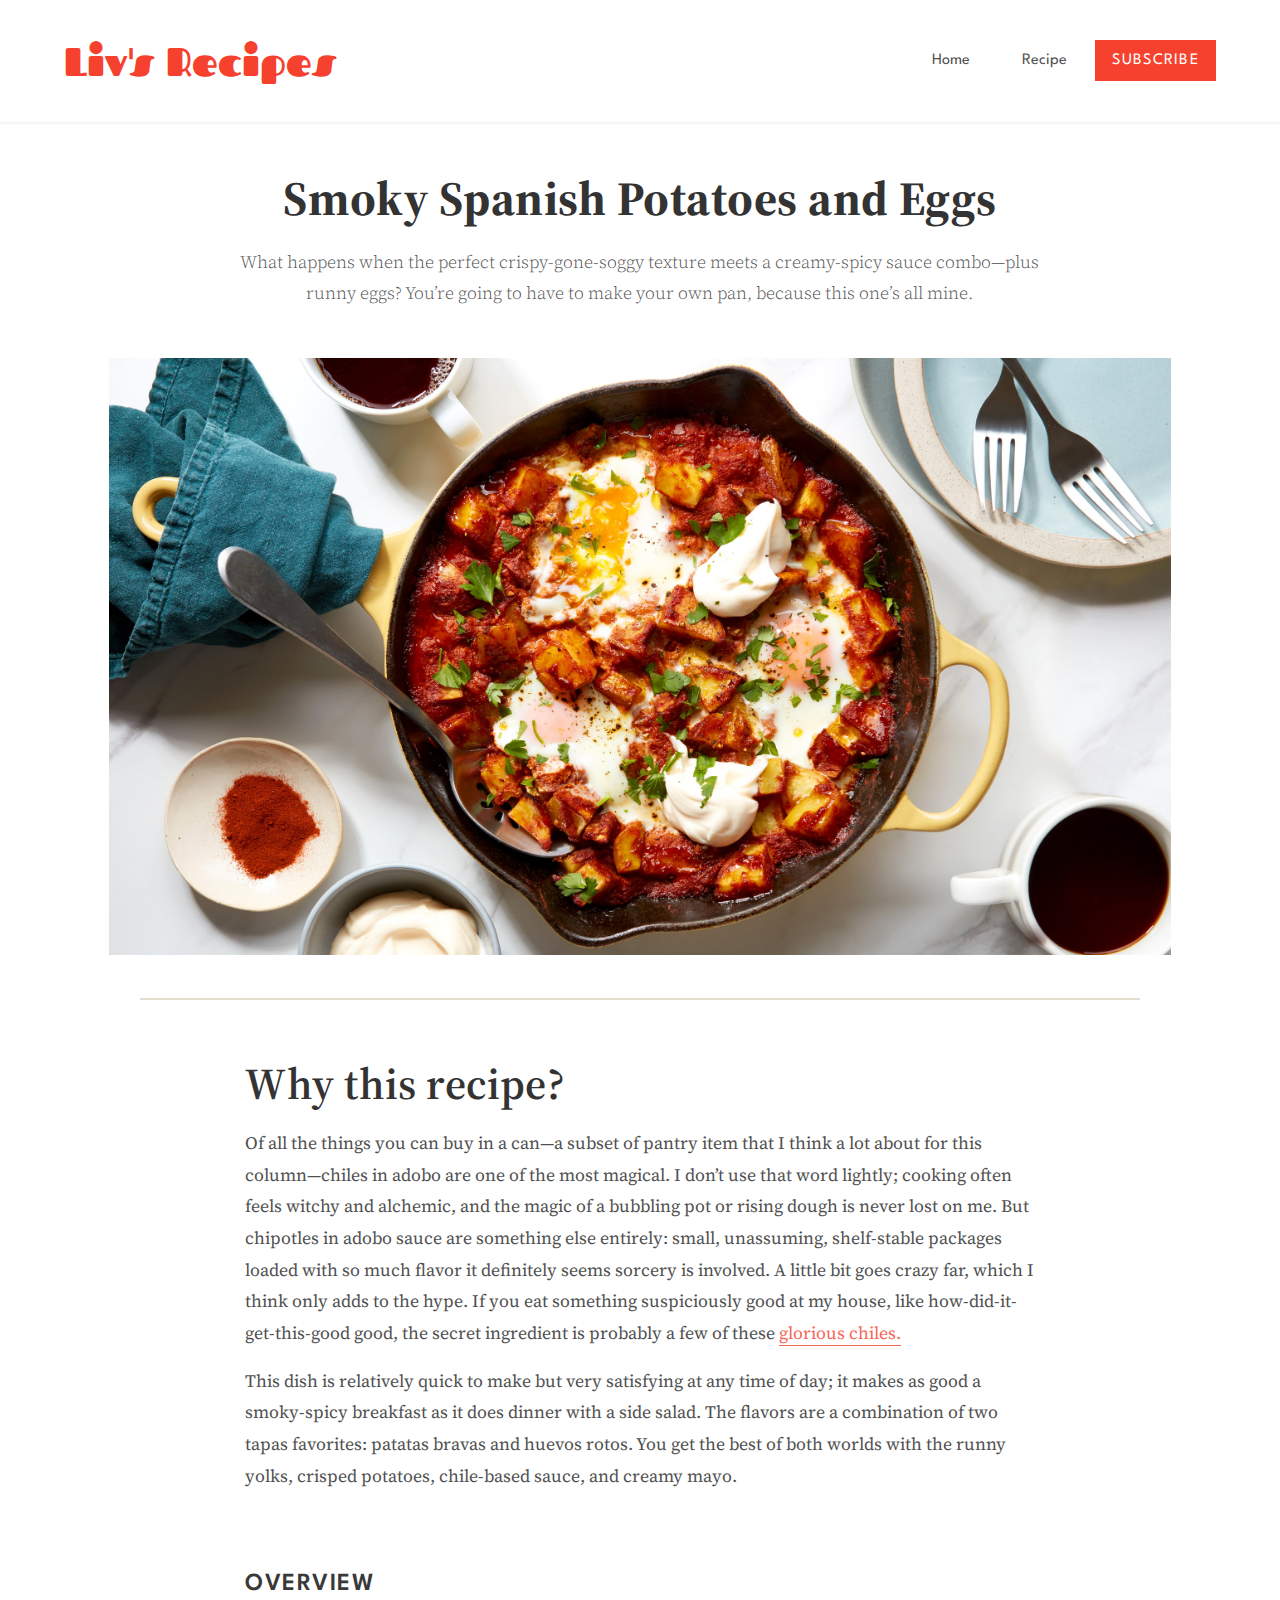
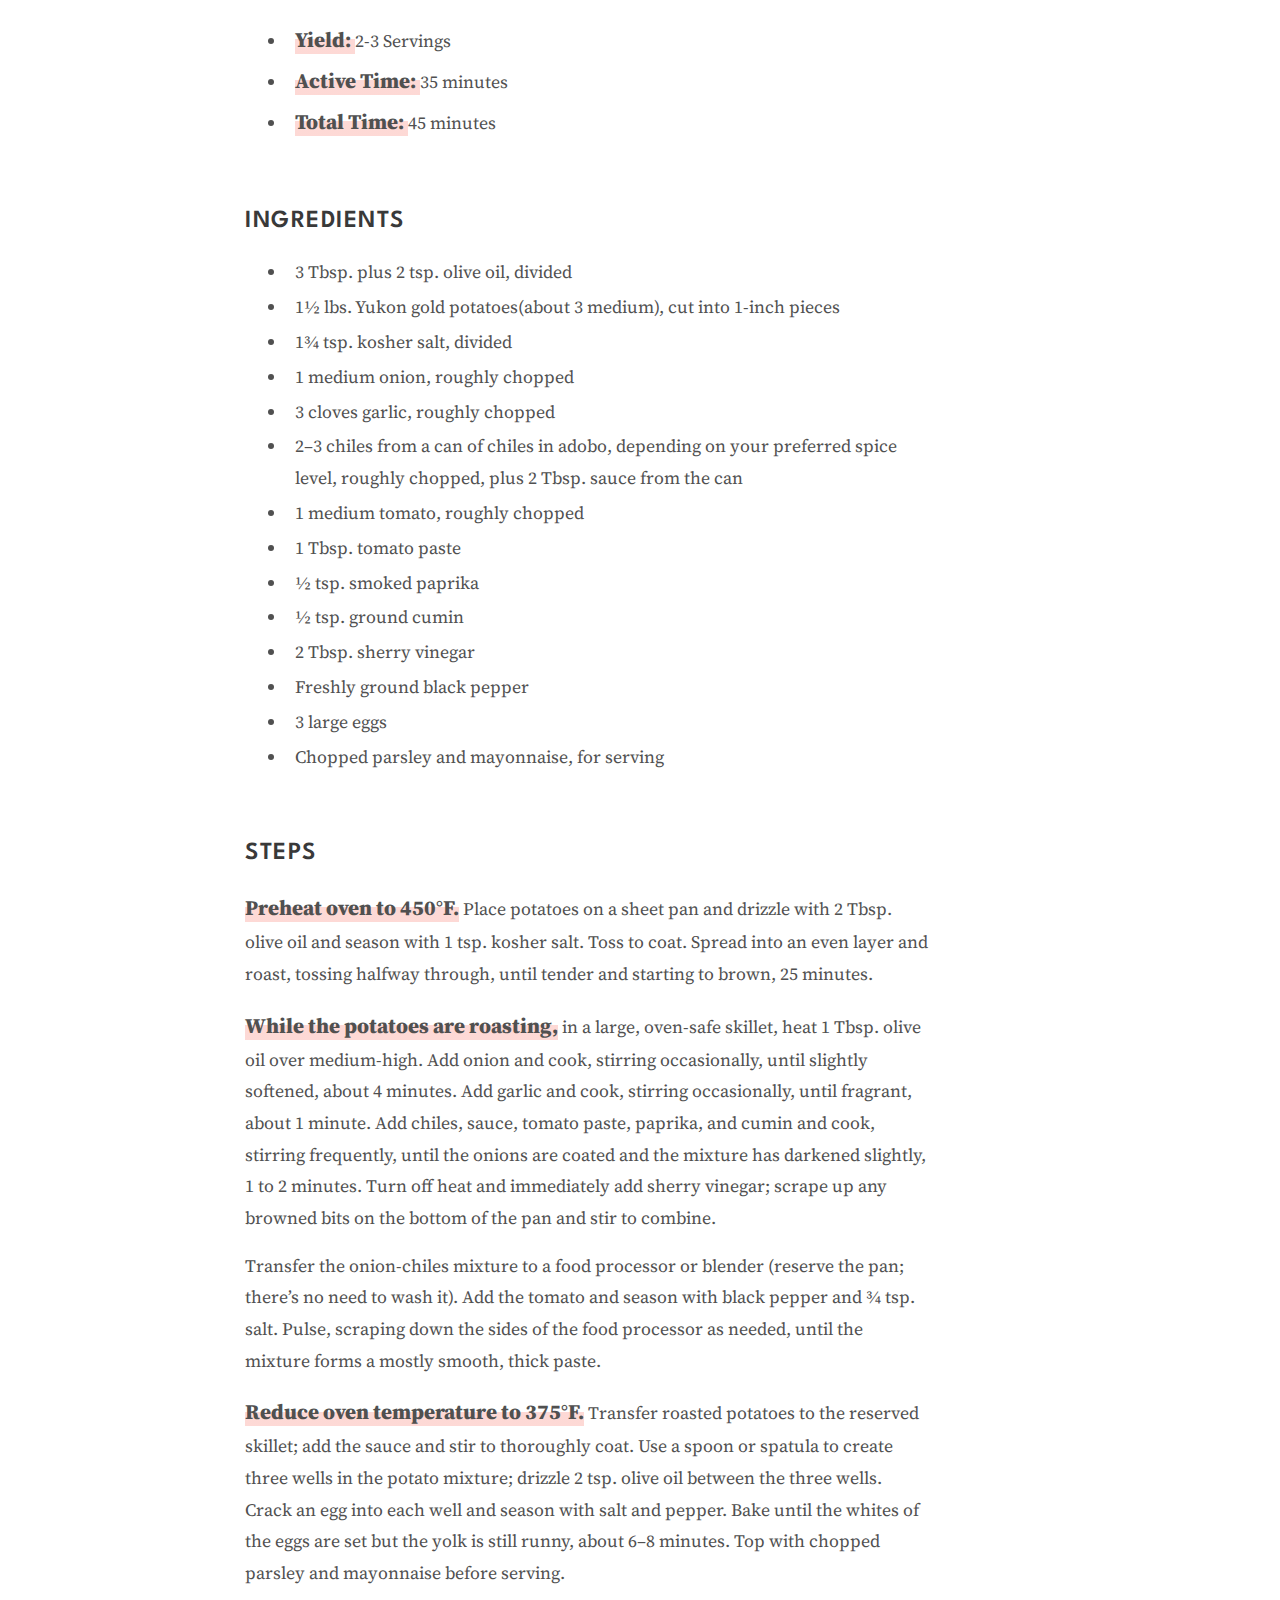
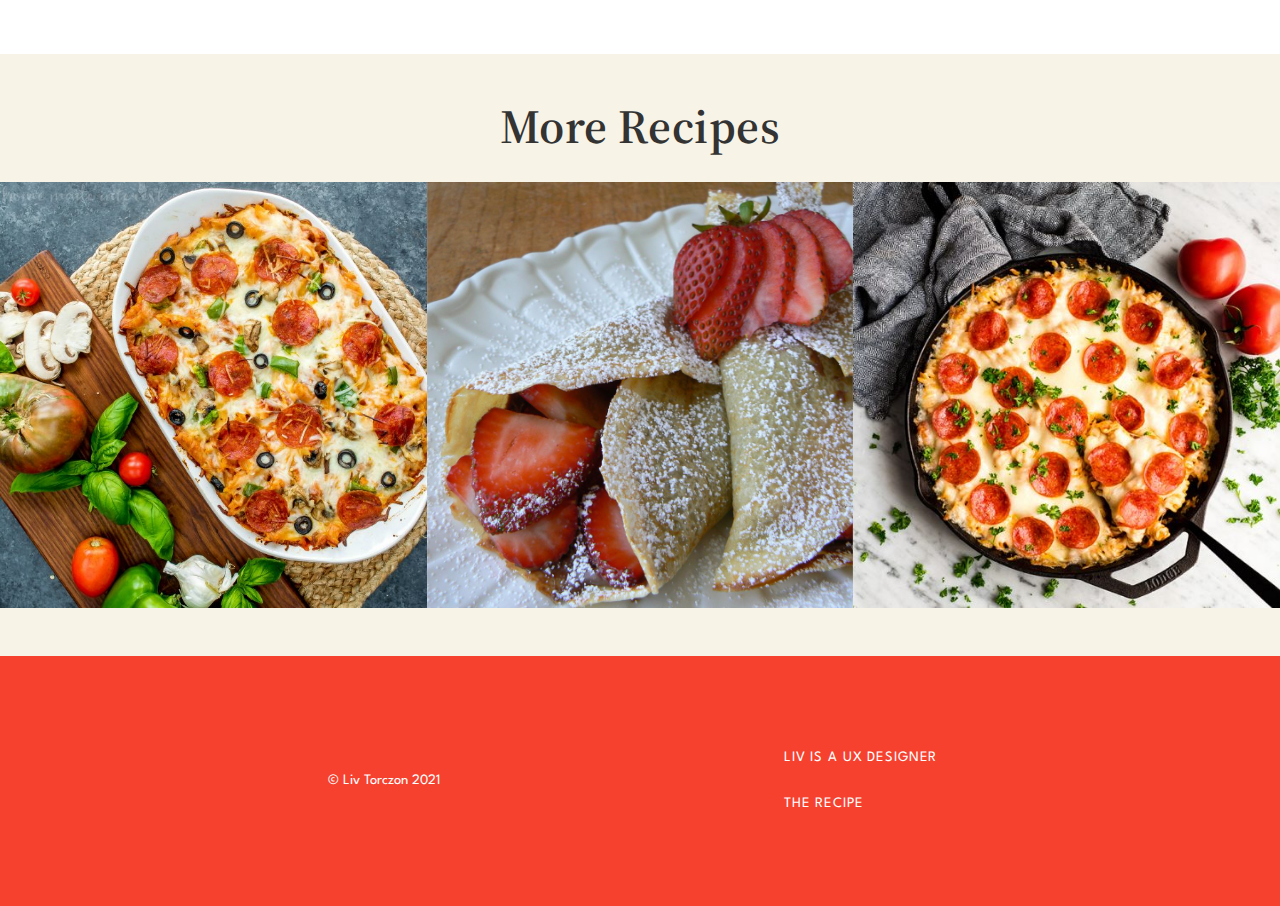
==== seo-recipe/index.html @ f01b073e "Add files via upload" ====
<!DOCTYPE html>
<html lang="en-us">
	<head>
		<meta charset="UTF-8">
		<!-- 
			schema project 
		-->
		<title>Liv Torczon Recipe Project</title>

		<meta name="viewport" content="width=device-width, initial-scale=1, maximum-scale=1">

		<link rel="icon" type="image/png" href="images/bakingFavicon.png" sizes="16x16">

		<link rel="preconnect" href="https://fonts.gstatic.com">

		<link href="https://fonts.googleapis.com/css2?family=Source+Sans+Pro:wght@200;300;400;600&family=Source+Serif+Pro:ital,wght@0,200;0,300;0,400;0,600;0,700;0,900;1,200;1,300;1,400;1,600;1,700&display=swap&family=Fascinate&display=swap&family=Spartan:wght@500&display=swap" rel="stylesheet">


		<link rel="stylesheet" href="css/main.css">
		
	</head>

	<body>
		<!-- item scope & itemtype: RECIPE -->
		<div itemscope itemtype="https://schema.org/Recipe">

		<header>

			<div class="navigation">

				<div class="nav-container">

					<div class="logo">
						<a href="index.html">Liv's Recipes</a>
					</div>

					<div class="nav-items">

						<a class="nav-1" href="https://dtc-wsuv.org/ltorczon21/" target="_blank">Home</a>

						<a class="nav-2" href="#recipe">Recipe</a>

						<a class="nav-button" href="" >Subscribe</a>

					</div>

				</div>
			</div>

			<section class="intro">

				<div class="intro-text">
					<!-- Recipe cuisine -->
					<!-- Recipe name -->
					<h1 itemprop="name">Smoky <span itemprop="recipeCuisine">Spanish</span> Potatoes and Eggs</h1>

					<!-- description -->
					<p itemprop="description" class="recipe-description">What happens when the perfect crispy-gone-soggy texture meets a creamy-spicy sauce combo—plus runny eggs? You’re going to have to make your own pan, because this one’s all mine.</p>

				</div>

				<div class="intro-img">
					<!-- itemprop: image -->
					<img itemprop="image" src="images/recipe-header.jpeg" alt="photo of recipe">

				</div>

			</section>

			<hr>

		</header>

		<main> 

			<section id="recipe" class="main-content">

				<div class="about-recipe">

					<h2>Why this recipe?</h2>

					<p>Of all the things you can buy in a can—a subset of pantry item that I think a lot about for this column—chiles in adobo are one of the most magical. I don’t use that word lightly; cooking often feels witchy and alchemic, and the magic of a bubbling pot or rising dough is never lost on me. But chipotles in adobo sauce are something else entirely: small, unassuming, shelf-stable packages loaded with so much flavor it definitely seems sorcery is involved. A little bit goes crazy far, which I think only adds to the hype. If you eat something suspiciously good at my house, like <em>how-did-it-get-this-good</em> good, the secret ingredient is probably a few of these <a href="https://www.epicurious.com/recipes-menus/smoky-potatoes-and-eggs-how-to-article" target="_blank">glorious chiles.</a></p>

					<p>This dish is relatively quick to make but very satisfying at any time of day; it makes as good a smoky-spicy breakfast as it does dinner with a side salad. The flavors are a combination of two tapas favorites: patatas bravas and huevos rotos. You get the best of both worlds with the runny yolks, crisped potatoes, chile-based sauce, and creamy mayo.</p>

				</div>

				<div class="overview">

					<div>

						<h3>Overview</h3>

						<ul>
							<!-- itemprop="recipeYield" -->
							<li><span class="pnk-hghlght">Yield: </span><span itemprop="recipeYield">2-3 Servings</span></li>

							<!-- itemprop="prepTime" -->
							<li><span class="pnk-hghlght">Active Time: </span><meta itemprop="prepTime" content="PT35M">35 minutes</li>

							<!-- itemprop="cookTime" -->
							<li><span class="pnk-hghlght">Total Time: </span><meta itemprop="cookTime" content="PT45M">45 minutes</li>
						</ul>

					</div>

				</div>

				<div class="ingredients">

					<div>

						<h3>Ingredients</h3>

						<ul>
							<!-- itemprop="recipeIngredient" -->
							<li itemprop="recipeIngredient">3 Tbsp. plus 2 tsp. olive oil, divided</li>

							<li itemprop="recipeIngredient">1½ lbs. Yukon gold potatoes(about 3 medium), cut into 1-inch pieces</li>

							<li itemprop="recipeIngredient">1¾ tsp. kosher salt, divided</li>

							<li itemprop="recipeIngredient">1 medium onion, roughly chopped</li>

							<li itemprop="recipeIngredient">3 cloves garlic, roughly chopped</li>

							<li><span itemprop="recipeIngredient">2–3 chiles</span> from a can of chiles in adobo, depending on your preferred spice level, roughly chopped, plus 2 Tbsp. sauce from the can</li>

							<li itemprop="recipeIngredient">1 medium tomato, roughly chopped</li>

							<li itemprop="recipeIngredient">1 Tbsp. tomato paste</li>

							<li itemprop="recipeIngredient">½ tsp. smoked paprika</li>

							<li itemprop="recipeIngredient">½ tsp. ground cumin</li>

							<li itemprop="recipeIngredient">2 Tbsp. sherry vinegar</li>

							<li itemprop="recipeIngredient">Freshly ground black pepper</li>

							<li itemprop="recipeIngredient">3 large eggs</li>

							<li>Chopped <span itemprop="recipeIngredient">parsley</span> and <span itemprop="recipeIngredient">mayonnaise</span>, for serving</li>
						</ul>
					</div>
				</div>

				<div class="steps">
					<div>
						<h3>Steps</h3>

							<!-- itemprop -->
							<p itemprop="recipeInstructions"><span class="pnk-hghlght">Preheat oven to 450°F.</span> Place potatoes on a sheet pan and drizzle with 2 Tbsp. olive oil and season with 1 tsp. kosher salt. Toss to coat. Spread into an even layer and roast, tossing halfway through, until tender and starting to brown, 25 minutes.</p>
							<!-- itemprop -->
							<p itemprop="recipeInstructions"><span class="pnk-hghlght">While the potatoes are roasting,</span> in a large, oven-safe skillet, heat 1 Tbsp. olive oil over medium-high. Add onion and cook, stirring occasionally, until slightly softened, about 4 minutes. Add garlic and cook, stirring occasionally, until fragrant, about 1 minute. Add chiles, sauce, tomato paste, paprika, and cumin and cook, stirring frequently, until the onions are coated and the mixture has darkened slightly, 1 to 2 minutes. Turn off heat and immediately add sherry vinegar; scrape up any browned bits on the bottom of the pan and stir to combine.</p>

							<!-- itemprop -->
							<p itemprop="recipeInstructions">Transfer the onion-chiles mixture to a food processor or blender (reserve the pan; there’s no need to wash it). Add the tomato and season with black pepper and ¾ tsp. salt. Pulse, scraping down the sides of the food processor as needed, until the mixture forms a mostly smooth, thick paste.</p>

							<!-- itemprop -->
							<p itemprop="recipeInstructions"><span class="pnk-hghlght">Reduce oven temperature to 375°F.</span> Transfer roasted potatoes to the reserved skillet; add the sauce and stir to thoroughly coat. Use a spoon or spatula to create three wells in the potato mixture; drizzle 2 tsp. olive oil between the three wells. Crack an egg into each well and season with salt and pepper. Bake until the whites of the eggs are set but the yolk is still runny, about 6–8 minutes. Top with chopped parsley and mayonnaise before serving.</p>

					</div>

				</div>
			</section>

			<section class="more-content">

				<h4 class="cntrd-txt">More Recipes</h4>

				<div class="item-1">

					<a href="" target="_blank"><img src="images/pizza-2.jpeg" alt="casserole pizza dish"></a>

				</div>

				<div class="item-2">

					<a href="" target="_blank"><img src="images/vanillaCrepes.jpeg" alt="vanilla crepes"></a>

				</div>

				<div class="item-3">

					<a href="" target="_blank"><img src="images/recipe-3.jpeg" alt="pizza"></a>

				</div>
			</section>

		</main>

		<footer>
			<div class="footer-wrapper">

				<div class="footer-left">

					<p>© Liv Torczon 2021</p>

				</div>

				<div class="footer-right">
					<!-- liv portfolio -->
					<a class="link-1" href="https://www.livtorczon.com" target="_blank">Liv is a ux designer</a>

					<!-- the recipe -->
					<a class="link-2" href="#recipe">The Recipe</a>
				</div>

			</div>

		</footer>
	</div>

	</body>

</html>
---- seo-recipe/css/main.css ----
/* http://meyerweb.com/eric/tools/css/reset/ 
   v2.0 | 20110126
   License: none (public domain)
*/

html, body, div, span, applet, object, iframe,
h1, h2, h3, h4, h5, h6, p, blockquote, pre,
a, abbr, acronym, address, big, cite, code,
del, dfn, em, img, ins, kbd, q, s, samp,
small, strike, strong, sub, sup, tt, var,
b, u, i, center,
dl, dt, dd,
fieldset, form, label, legend, ul, li, ol,
table, caption, tbody, tfoot, thead, tr, th, td,
article, aside, canvas, details, embed, 
figure, figcaption, footer, header, hgroup, 
menu, nav, output, ruby, section, summary,
time, mark, audio, video {
	margin: 0;
	padding: 0;
	border: 0;
	font-size: 100%;
	font: inherit;
	vertical-align: baseline;
}
/* HTML5 display-role reset for older browsers */
article, aside, details, figcaption, figure, 
footer, header, hgroup, menu, nav, section {
	display: block;
}
body {
	line-height: 1;
}

blockquote, q {
	quotes: none;
}

blockquote:before, blockquote:after,
q:before, q:after {
	content: '';
	content: none;
}

table {
	border-collapse: collapse;
	border-spacing: 0;
}

/**********************************************
Master Layout
************************************************/

html {
	scroll-behavior: smooth;
}

body {
	background-color: var(--color-white);
	font-size: 16px;
}

main {

}

img {
	width: 100%;
}

hr {
	background: #e2ddcc;
	border: 0;
	clear: both;
	height: 2px;
	margin: 40px auto;
	max-width: 1000px;
	width: 80%;
}

/************************************
COLORS
**************************************/
html {
	color: #393939;

	--color-tan: #f8f3e7;
	--color-sage: #d3d0d9;
	--color-white: #ffffff;
	--color-gray: #333;
	--color-light-gray: #505050;
	--color-punch: #f6412f;
	--color-blue: rgb(66,134,244);
}

/************************************
Typography
**************************************/

html { 
	--font-primary: 'Source Serif Pro', serif;
	--font-secondary: 'Spartan', sans-serif;
}

h1, h2, h4, h5, h6 {
	color: var(--color-gray);
	font-family: var(--font-primary);
}

h1 {
	font-size: 3em;
	font-weight: 700;
	letter-spacing: 0.01em;
	line-height: 1.2;
}

h2 {
	font-size: 2.5em;
	font-weight: 600;
	letter-spacing: 0.01em;
	line-height: 2;
}

h3 {
	font-family: var(--font-secondary);
	font-size: 1.4em;
	font-weight: 600;
	letter-spacing: 0.06em;
	line-height: 1;
	margin: 1rem 0 1.5rem 0;
	text-transform: uppercase;
}

h4 {
	font-size: 1.5em;
	font-weight: 600;
	letter-spacing: 0.01em;
}

h5 {
	font-size: 1.25em;
	font-weight: 600;
	line-height: 1.2;
}

h6 {
	 font-size: 1em;
	 font-weight: 200;
	 line-height: 1;
}


p {
	color: var(--color-light-gray);
	font-family: var(--font-primary);
	font-size: 1em;
	font-weight: 400;
	line-height: 1.8;
	padding-bottom: 1rem;
}

a {
	color: var(--color-punch);
	text-decoration: none;
	border-bottom: 1px solid;
}

a:hover {
	opacity: 1;
	text-decoration: none;
	transition: 300ms ease-in;
}

span {

}

/************************************
NAVIGATION Component
**************************************/

/*
div .nav-container {
	position: fixed;
	top: 0;
	left: 0;
	right: 0;
}
*/

.nav-container {
	align-items: center;
	background-color: var(--color-white);
	box-shadow: 0 1px 3px 0 rgba(0,0,0,8%);
	display: grid;
	grid-template-rows: 1fr 1fr;
	height: 150px;
}

.logo {
	padding-top: 2rem;
	text-align: center;
}

.logo a {
	border-bottom: none;
	color: var(--color-punch);
	font-family: 'Fascinate', cursive;
	font-size: 2.2rem;
	font-weight: 800;
	text-decoration: none;
}

div .logo a:hover {
	border-bottom: none;
	color: var(--color-punch);
	text-decoration: none;
}

.nav-items {
	justify-self: center;
	display: inline-block;
}


.nav-items a {
	border-bottom: none;
	text-decoration: none;
	font-family: 'Spartan', sans-serif;
	font-size: 1em;
	color: var(--color-light-gray);
	padding: 1.5rem;
}

.nav-items a:hover {
	color: var(--color-punch);
	cursor: pointer;
	text-decoration: none;
	transition: 300ms ease-in;
}

@media screen and (min-width: 900px) {
	.nav-container {
		grid-gap: 1rem;
		grid-template-columns: 1fr 1fr;
		grid-template-rows: none;
		padding: 1rem 4rem 1rem 4rem;
		height: 10vh;
	}

	.logo {
		grid-column-start: 1;
		align-self: center;
		padding-top: 0;
		justify-self: start;
	}

	.logo a {
		font-size: 2.5rem;
	}

	.nav-items {
		display: inline-block;
		grid-column-start: 2;
		font-family: 'Spartan', sans-serif;
		font-size: 1em;
		grid-column: 2;
		justify-self: end;
		align-self: center;
	}

	.nav-1 a, .nav-2 a {
		margin-right: 1.2rem;
		padding: .5rem;
	}

	.nav-items a:active {
		font-style: italic;
	}

	.nav-button {
		background-color: var(--color-punch);
		border: 1px solid var(--color-punch) !important;
		color: white !important;
		font-family: var(--font-secondary);
		grid-column: 3;
		letter-spacing: 0.08em;
		padding: 12px 16px 12px 16px !important;
		text-transform: uppercase;
		margin-right: 0;
	}

	.nav-button:hover {
		background-color: white;
		color: var(--color-punch) !important;
		text-decoration: none !important;
		transition: 300ms ease-in;
	}

	.nav-button:active {
		background-color: var(--color-punch);
		border: 1px solid var(--color-punch);
		color: white !important;
		font-style: italic;
	}

}

/************************************
Header Component
**************************************/


.intro {
	align-items: center;
	display: grid;
	grid-gap: 2rem;
	grid-template-columns: repeat(12,1fr);
	margin: auto;
	max-width: 1400px;
	padding: 0rem;
	width: 100%;
}

.intro .intro-text {
	grid-column: 2 / span 10;
	line-height: 1.2;
	margin: auto;
	padding: 3rem 0 1rem 0;
	text-align: center;
}

.intro-text h1 {
	padding-bottom: 1.2rem;
}

.intro-text .recipe-description {
	color: var(--color-light-gray);
	font-family: var(--font-primary);
	font-size: 1em;
	font-weight: 300;
	line-height: 1.8;
	margin-top: 0;
	padding: 0;
}

.intro .intro-img {
	border-radius: 10px;
	grid-column: 1 / span 12;
	padding: 0;
}

@media screen and (min-width: 950px) {
	.intro .intro-text {
		grid-column: 3 / span 8;
	}
	.intro-text .recipe-description {
		font-size: 1.1em;
	}

	.intro .intro-img {
		border-radius: 10px;
		grid-column: 2 / span 10;
		padding: 0;
	}
}

/****************************************************
LISTS & FORM STYLES
******************************************************/

.overview ul, .ingredients ul {
	list-style-position: outside;
  	margin: 1rem 1rem 1rem 2.6rem;
  	padding: 0;
}

.overview ul, .ingredients ul {
	list-style-type: disc;
}

li {
	color: var(--color-light-gray);
	font-family: var(--font-primary);
	font-size: 1em;
	font-weight: 400;
	line-height: 1.8;
	padding-bottom: .2rem;
	padding-left: .5rem;
}


/**********************************************
MAIN CONTENT GRID
************************************************/

.main-content {
	align-items: center;
	display: grid;
	grid-gap: 2rem;
	grid-template-columns: repeat(12,1fr);
	margin: auto;
	max-width: 1200px;
	padding: 0rem;
	width: 100%;
}

.about-recipe {
	grid-column: 2 / span 10;
}

.main-content a {
	opacity: 0.8;
}

.main-content a:hover {
	opacity: 1;
}

.overview {
	margin-top: 1rem;
}

.overview, .ingredients, .steps {
	grid-column: 2 / span 10;
}

.blu-hghlght {
	background: linear-gradient(0deg, rgba(66,134,244,.2) 50%, transparent 20%);
	font-weight: 800;
	padding-bottom: 0;

}

.pnk-hghlght {
	background: linear-gradient(0deg, rgba(246,65,47,.2) 50%, transparent 20%);
	font-size: 1.2em;
	font-weight: 800;
	padding-bottom: 0;
}

@media screen and (min-width: 900px) {
	.steps {
		margin-bottom: 3rem;
	}
	.overview, .ingredients, .steps {
		font-size: 1.1em;
		grid-column: 3 / span 7;
	}

	.about-recipe {
		font-size: 1.1em;
		grid-column: 3 / span 8;
	}
}

/**********************************************
more CONTENT GRID
************************************************/
.more-content {
	display: none;
}

@media screen and (min-width: 700px) {
	.more-content {
		background-color: var(--color-tan);
		display: grid;
		grid-gap: 0;
		grid-template-columns: repeat(12,1fr);
		padding: 1rem 0 3rem 0;
	}


	.more-content h3 {
		font-weight: 900;
		font-size: 2.7em;
	}

	.cntrd-txt {
		font-size: 3em;
		grid-column: 1 / span 14;
		padding: 2rem 0 2rem 0;
		text-align: center;
	}

	.more-content a {

	}

	.item-1, .item-2, .item-3 {
		height: 100%;
		overflow: hidden;
		padding: 0;
		position: relative;
		width: 100%;
    	margin: auto;
    	overflow: hidden;
	}

	.item-1 img, .item-2 img, .item-3 img {
		transition: all 0.3s;
    	display: block;
    	height: auto;
    	transform: scale(1);
    	width: 100%;
	}

	.item-1 img:hover, .item-2 img:hover, .item-3 img:hover {
		transform: scale(1.1);
	}

	.item-1 {
		grid-column: 1 / span 4;
	}

	.item-2 {
		grid-column: 5 / span 4;
	}
	.item-3 {
		grid-column: 9 / span 4;
	}

}

/************************************
Footer Component
**************************************/

footer {
	background-color: var(--color-punch);
}

.footer-wrapper {
	align-items: center;
	display: grid;
	height: 250px;
	justify-content: center;
	text-align: center;
}

.footer-right a {
	border-bottom: none;
	color: white;
	display: block;
	font-family: var(--font-secondary);
	font-size: .9em;
	letter-spacing: 0.06em;
	opacity: 1;
	padding: 1rem;
	text-align: left;
	text-decoration: none;
	text-transform: uppercase;
}

.footer-right a:hover {
	font-style: italic;
}

.footer-left p {
	color: white;
	font-family: var(--font-secondary);
	font-size: .9em;
	padding: 1rem;
}

@media screen and (min-width: 950px) {

	.footer-wrapper {
		grid-template-columns: repeat(5,1fr);
	}

	.footer-left {
		grid-column: 2 / span 1;
		justify-self: center;
	}

	.footer-right {
		grid-column: 4 / span 1;
	}

}
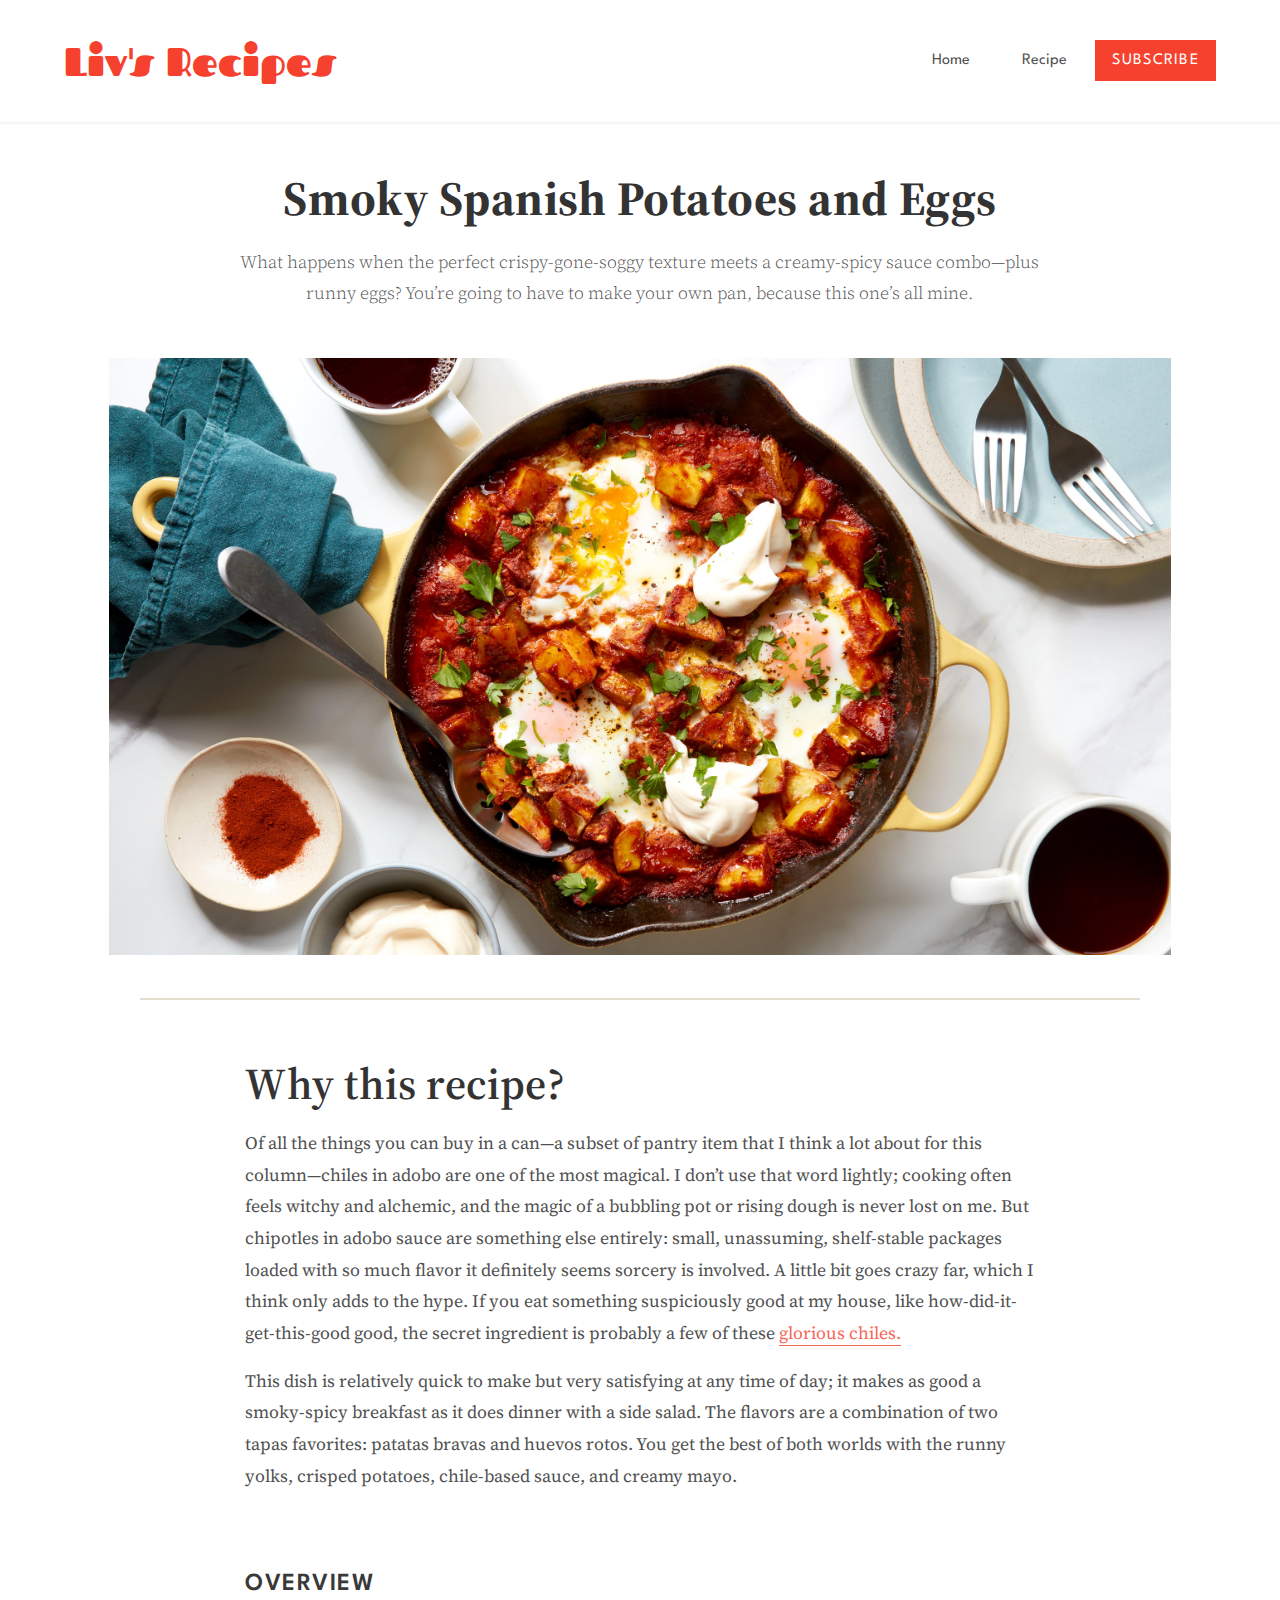
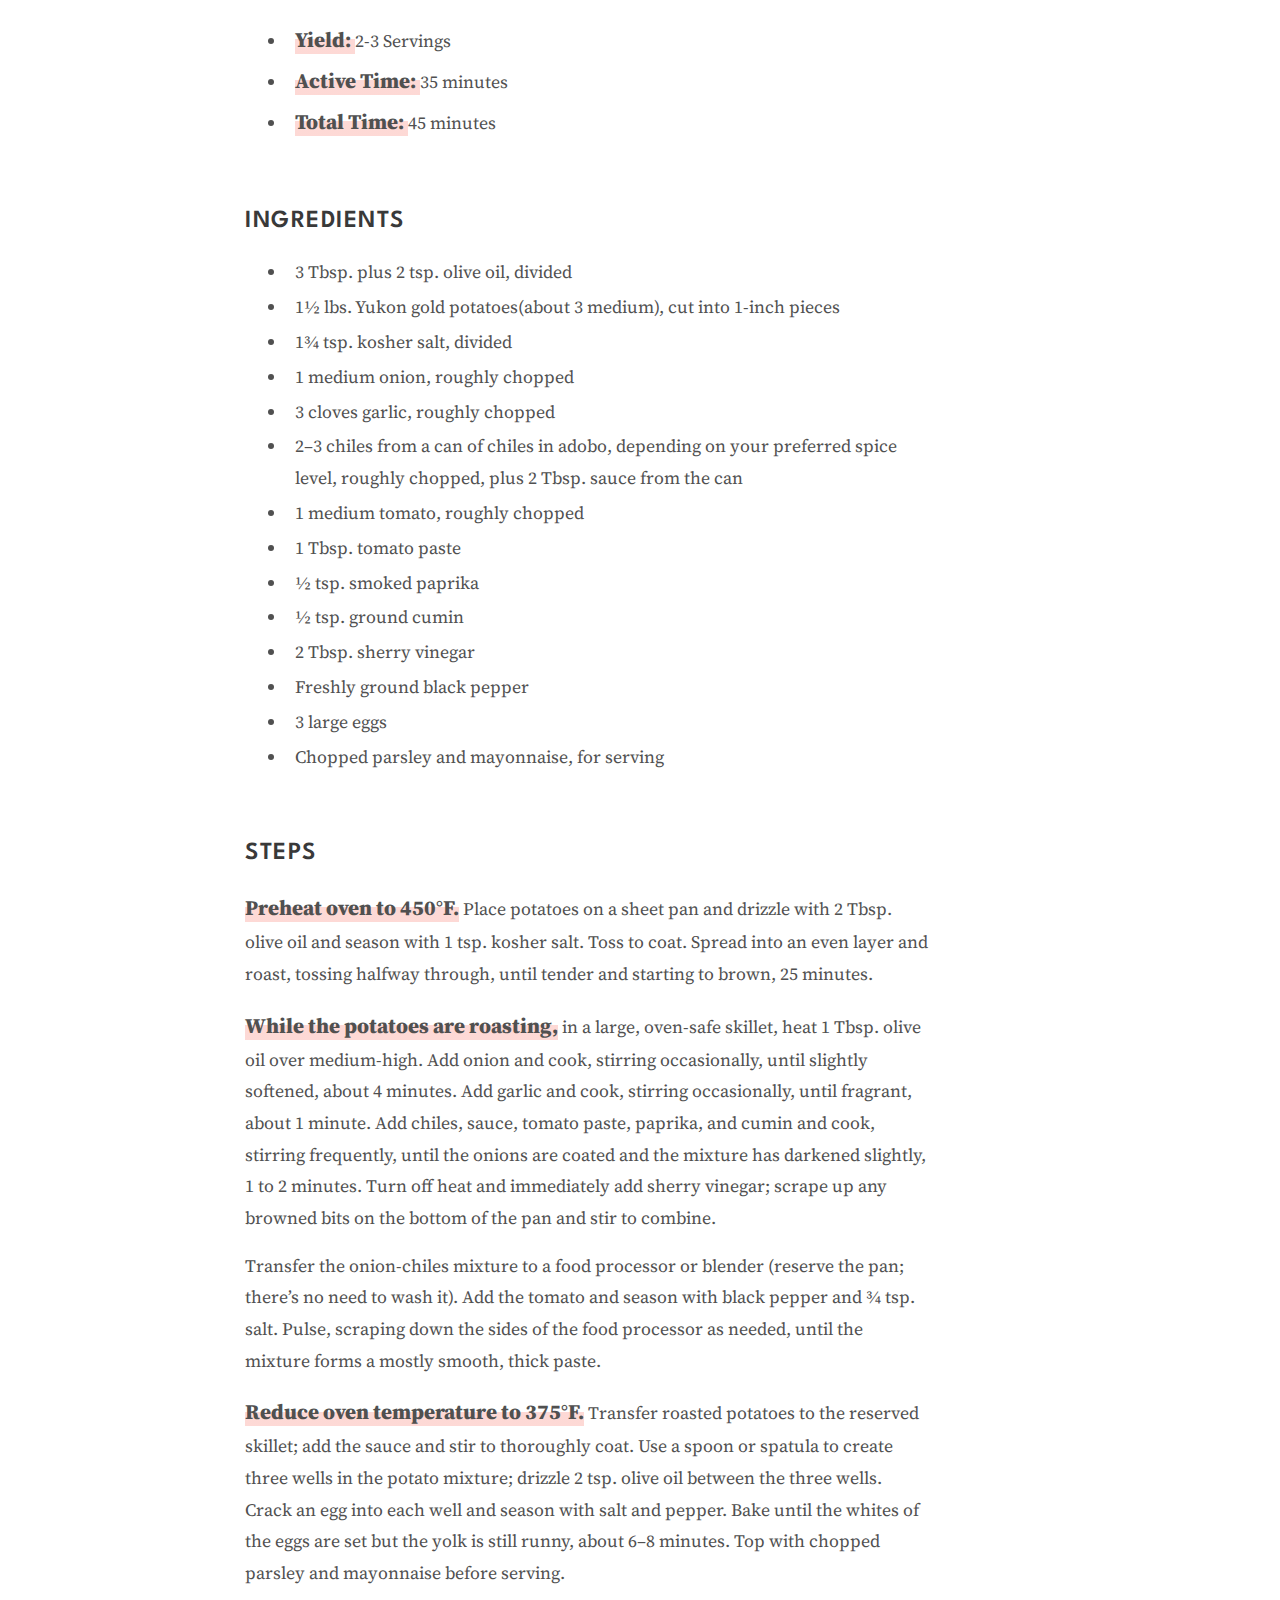
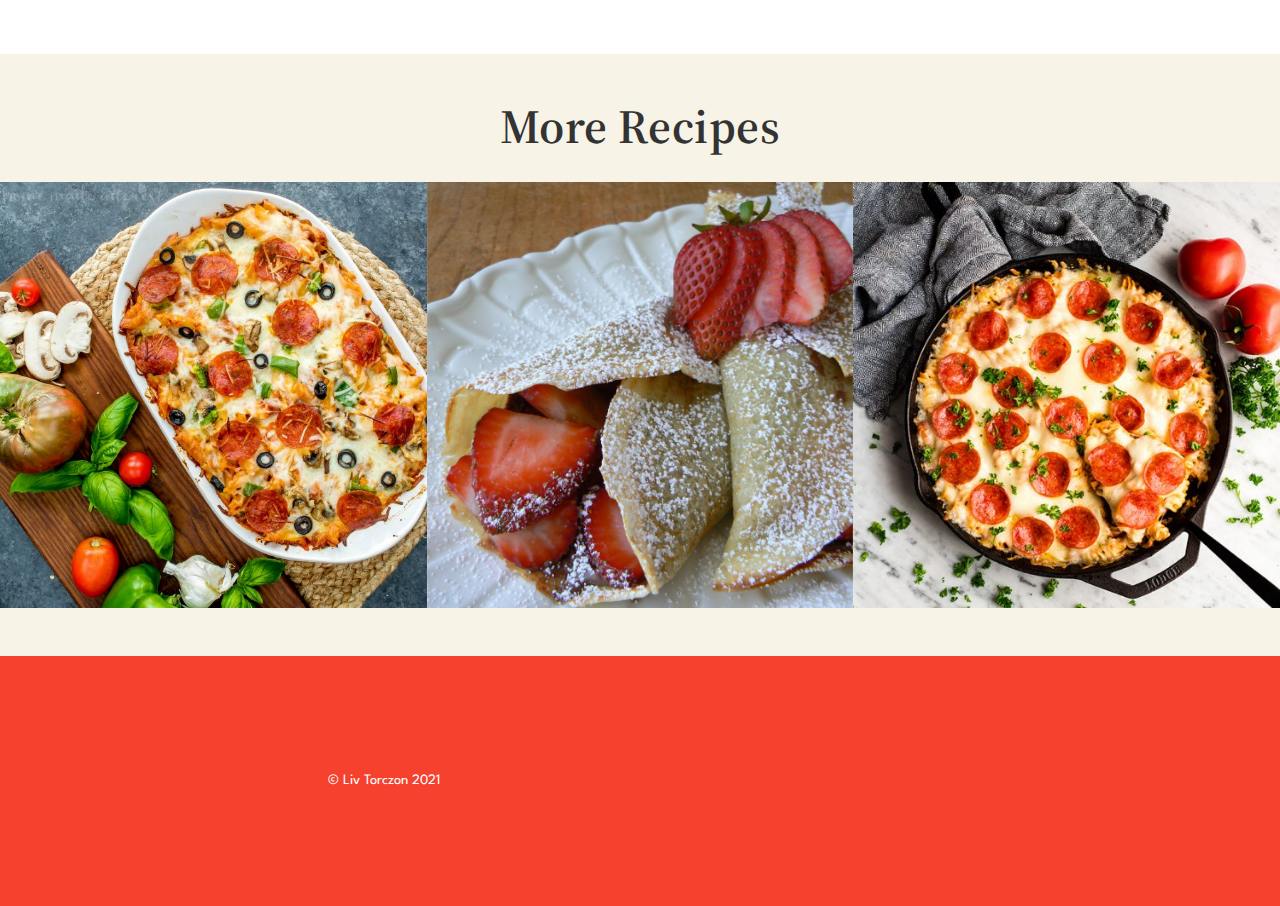
==== commit 73213dce: "Update index.html" ====
--- a/seo-recipe/index.html
+++ b/seo-recipe/index.html
@@ -1,28 +1,27 @@
 <!DOCTYPE html>
 <html lang="en-us">
-	<head>
-		<meta charset="UTF-8">
-		<!-- 
-			schema project 
-		-->
-		<title>Liv Torczon Recipe Project</title>
-
-		<meta name="viewport" content="width=device-width, initial-scale=1, maximum-scale=1">
-
-		<link rel="icon" type="image/png" href="images/bakingFavicon.png" sizes="16x16">
-
-		<link rel="preconnect" href="https://fonts.gstatic.com">
-
-		<link href="https://fonts.googleapis.com/css2?family=Source+Sans+Pro:wght@200;300;400;600&family=Source+Serif+Pro:ital,wght@0,200;0,300;0,400;0,600;0,700;0,900;1,200;1,300;1,400;1,600;1,700&display=swap&family=Fascinate&display=swap&family=Spartan:wght@500&display=swap" rel="stylesheet">
-
-
-		<link rel="stylesheet" href="css/main.css">
-		
-	</head>
-
-	<body>
-		<!-- item scope & itemtype: RECIPE -->
-		<div itemscope itemtype="https://schema.org/Recipe">
+<head>
+	
+	<!-- schema project -->
+	<title>Schema Recipe - Liv Torczon</title>
+	
+	
+	<meta charset="UTF-8">
+	<meta name="viewport" content="width=device-width, initial-scale=1, maximum-scale=1">
+	
+	<link rel="icon" type="image/png" href="images/bakingFavicon.png" sizes="16x16">
+
+	<link rel="preconnect" href="https://fonts.gstatic.com">
+	<link href="https://fonts.googleapis.com/css2?family=Source+Sans+Pro:wght@200;300;400;600&family=Source+Serif+Pro:ital,wght@0,200;0,300;0,400;0,600;0,700;0,900;1,200;1,300;1,400;1,600;1,700&display=swap&family=Fascinate&display=swap&family=Spartan:wght@500&display=swap" rel="stylesheet">
+
+	<!-- CSS -->
+	<link rel="stylesheet" href="css/main.css">
+	
+</head>
+
+<body>
+	<!-- itemscope & itemtype: RECIPE -->
+	<div itemscope itemtype="https://schema.org/Recipe">
 
 		<header>
 
@@ -50,17 +49,18 @@
 			<section class="intro">
 
 				<div class="intro-text">
-					<!-- Recipe cuisine -->
-					<!-- Recipe name -->
+					
+					<!-- ITEMPROP: Recipe cuisine -->
+					<!-- ITEMPROP: Recipe name -->
 					<h1 itemprop="name">Smoky <span itemprop="recipeCuisine">Spanish</span> Potatoes and Eggs</h1>
 
-					<!-- description -->
-					<p itemprop="description" class="recipe-description">What happens when the perfect crispy-gone-soggy texture meets a creamy-spicy sauce combo—plus runny eggs? You’re going to have to make your own pan, because this one’s all mine.</p>
+					<p class="recipe-description">What happens when the perfect crispy-gone-soggy texture meets a creamy-spicy sauce combo—plus runny eggs? You’re going to have to make your own pan, because this one’s all mine.</p>
 
 				</div>
 
 				<div class="intro-img">
-					<!-- itemprop: image -->
+					
+					<!-- ITEMPROP: image -->
 					<img itemprop="image" src="images/recipe-header.jpeg" alt="photo of recipe">
 
 				</div>
@@ -81,7 +81,8 @@
 
 					<p>Of all the things you can buy in a can—a subset of pantry item that I think a lot about for this column—chiles in adobo are one of the most magical. I don’t use that word lightly; cooking often feels witchy and alchemic, and the magic of a bubbling pot or rising dough is never lost on me. But chipotles in adobo sauce are something else entirely: small, unassuming, shelf-stable packages loaded with so much flavor it definitely seems sorcery is involved. A little bit goes crazy far, which I think only adds to the hype. If you eat something suspiciously good at my house, like <em>how-did-it-get-this-good</em> good, the secret ingredient is probably a few of these <a href="https://www.epicurious.com/recipes-menus/smoky-potatoes-and-eggs-how-to-article" target="_blank">glorious chiles.</a></p>
 
-					<p>This dish is relatively quick to make but very satisfying at any time of day; it makes as good a smoky-spicy breakfast as it does dinner with a side salad. The flavors are a combination of two tapas favorites: patatas bravas and huevos rotos. You get the best of both worlds with the runny yolks, crisped potatoes, chile-based sauce, and creamy mayo.</p>
+					<!-- ITEMPROP: description -->
+					<p itemprop="description">This dish is relatively quick to make but very satisfying at any time of day; it makes as good a smoky-spicy breakfast as it does dinner with a side salad. The flavors are a combination of two tapas favorites: patatas bravas and huevos rotos. You get the best of both worlds with the runny yolks, crisped potatoes, chile-based sauce, and creamy mayo.</p>
 
 				</div>
 
@@ -92,13 +93,13 @@
 						<h3>Overview</h3>
 
 						<ul>
-							<!-- itemprop="recipeYield" -->
+							<!-- ITEMPROP: Recipe Yield -->
 							<li><span class="pnk-hghlght">Yield: </span><span itemprop="recipeYield">2-3 Servings</span></li>
 
-							<!-- itemprop="prepTime" -->
+							<!-- ITEMPROP: Prep Time -->
 							<li><span class="pnk-hghlght">Active Time: </span><meta itemprop="prepTime" content="PT35M">35 minutes</li>
 
-							<!-- itemprop="cookTime" -->
+							<!-- ITEMPROP: Cook Time -->
 							<li><span class="pnk-hghlght">Total Time: </span><meta itemprop="cookTime" content="PT45M">45 minutes</li>
 						</ul>
 
@@ -113,33 +114,46 @@
 						<h3>Ingredients</h3>
 
 						<ul>
-							<!-- itemprop="recipeIngredient" -->
+							<!-- ITEMPROP: Recipe Ingredient -->
 							<li itemprop="recipeIngredient">3 Tbsp. plus 2 tsp. olive oil, divided</li>
 
+							<!-- ITEMPROP: Recipe Ingredient -->
 							<li itemprop="recipeIngredient">1½ lbs. Yukon gold potatoes(about 3 medium), cut into 1-inch pieces</li>
 
+							<!-- ITEMPROP: Recipe Ingredient -->
 							<li itemprop="recipeIngredient">1¾ tsp. kosher salt, divided</li>
 
+							<!-- ITEMPROP: Recipe Ingredient -->
 							<li itemprop="recipeIngredient">1 medium onion, roughly chopped</li>
 
+							<!-- ITEMPROP: Recipe Ingredient -->
 							<li itemprop="recipeIngredient">3 cloves garlic, roughly chopped</li>
 
+							<!-- ITEMPROP: Recipe Ingredient -->
 							<li><span itemprop="recipeIngredient">2–3 chiles</span> from a can of chiles in adobo, depending on your preferred spice level, roughly chopped, plus 2 Tbsp. sauce from the can</li>
 
+							<!-- ITEMPROP: Recipe Ingredient -->
 							<li itemprop="recipeIngredient">1 medium tomato, roughly chopped</li>
 
+							<!-- ITEMPROP: Recipe Ingredient -->
 							<li itemprop="recipeIngredient">1 Tbsp. tomato paste</li>
 
+							<!-- ITEMPROP: Recipe Ingredient -->
 							<li itemprop="recipeIngredient">½ tsp. smoked paprika</li>
 
+							<!-- itemprop="recipeIngredient" -->
 							<li itemprop="recipeIngredient">½ tsp. ground cumin</li>
 
+							<!-- itemprop="recipeIngredient" -->
 							<li itemprop="recipeIngredient">2 Tbsp. sherry vinegar</li>
 
+							<!-- itemprop="recipeIngredient" -->
 							<li itemprop="recipeIngredient">Freshly ground black pepper</li>
 
+							<!-- itemprop="recipeIngredient" -->
 							<li itemprop="recipeIngredient">3 large eggs</li>
 
+							<!-- itemprop="recipeIngredient" -->
 							<li>Chopped <span itemprop="recipeIngredient">parsley</span> and <span itemprop="recipeIngredient">mayonnaise</span>, for serving</li>
 						</ul>
 					</div>
@@ -149,15 +163,15 @@
 					<div>
 						<h3>Steps</h3>
 
-							<!-- itemprop -->
+							<!-- ITEMPROP: recipe instructions -->
 							<p itemprop="recipeInstructions"><span class="pnk-hghlght">Preheat oven to 450°F.</span> Place potatoes on a sheet pan and drizzle with 2 Tbsp. olive oil and season with 1 tsp. kosher salt. Toss to coat. Spread into an even layer and roast, tossing halfway through, until tender and starting to brown, 25 minutes.</p>
-							<!-- itemprop -->
+							<!-- recipe instructions -->
 							<p itemprop="recipeInstructions"><span class="pnk-hghlght">While the potatoes are roasting,</span> in a large, oven-safe skillet, heat 1 Tbsp. olive oil over medium-high. Add onion and cook, stirring occasionally, until slightly softened, about 4 minutes. Add garlic and cook, stirring occasionally, until fragrant, about 1 minute. Add chiles, sauce, tomato paste, paprika, and cumin and cook, stirring frequently, until the onions are coated and the mixture has darkened slightly, 1 to 2 minutes. Turn off heat and immediately add sherry vinegar; scrape up any browned bits on the bottom of the pan and stir to combine.</p>
 
-							<!-- itemprop -->
+							<!-- ITEMPROP: recipe instructions -->
 							<p itemprop="recipeInstructions">Transfer the onion-chiles mixture to a food processor or blender (reserve the pan; there’s no need to wash it). Add the tomato and season with black pepper and ¾ tsp. salt. Pulse, scraping down the sides of the food processor as needed, until the mixture forms a mostly smooth, thick paste.</p>
 
-							<!-- itemprop -->
+							<!-- ITEMPROP: recipe instructions -->
 							<p itemprop="recipeInstructions"><span class="pnk-hghlght">Reduce oven temperature to 375°F.</span> Transfer roasted potatoes to the reserved skillet; add the sauce and stir to thoroughly coat. Use a spoon or spatula to create three wells in the potato mixture; drizzle 2 tsp. olive oil between the three wells. Crack an egg into each well and season with salt and pepper. Bake until the whites of the eggs are set but the yolk is still runny, about 6–8 minutes. Top with chopped parsley and mayonnaise before serving.</p>
 
 					</div>
@@ -171,47 +185,35 @@
 
 				<div class="item-1">
 
-					<a href="" target="_blank"><img src="images/pizza-2.jpeg" alt="casserole pizza dish"></a>
+					<a href="#" target="_blank"><img src="images/pizza-2.jpeg" alt="casserole pizza dish"></a>
 
 				</div>
 
 				<div class="item-2">
 
-					<a href="" target="_blank"><img src="images/vanillaCrepes.jpeg" alt="vanilla crepes"></a>
+					<a href="#" target="_blank"><img src="images/vanillaCrepes.jpeg" alt="vanilla crepes"></a>
 
 				</div>
 
 				<div class="item-3">
 
-					<a href="" target="_blank"><img src="images/recipe-3.jpeg" alt="pizza"></a>
+					<a href="#" target="_blank"><img src="images/recipe-3.jpeg" alt="pizza"></a>
 
 				</div>
 			</section>
 
 		</main>
 
-		<footer>
-			<div class="footer-wrapper">
-
-				<div class="footer-left">
-
-					<p>© Liv Torczon 2021</p>
-
-				</div>
-
-				<div class="footer-right">
-					<!-- liv portfolio -->
-					<a class="link-1" href="https://www.livtorczon.com" target="_blank">Liv is a ux designer</a>
-
-					<!-- the recipe -->
-					<a class="link-2" href="#recipe">The Recipe</a>
-				</div>
+		<footer class="footer-wrapper">
+
+			<div class="footer-left">
+
+				<p>© Liv Torczon 2021</p>
 
 			</div>
 
 		</footer>
 	</div>
-
-	</body>
-
-</html>+</body>
+
+</html>
